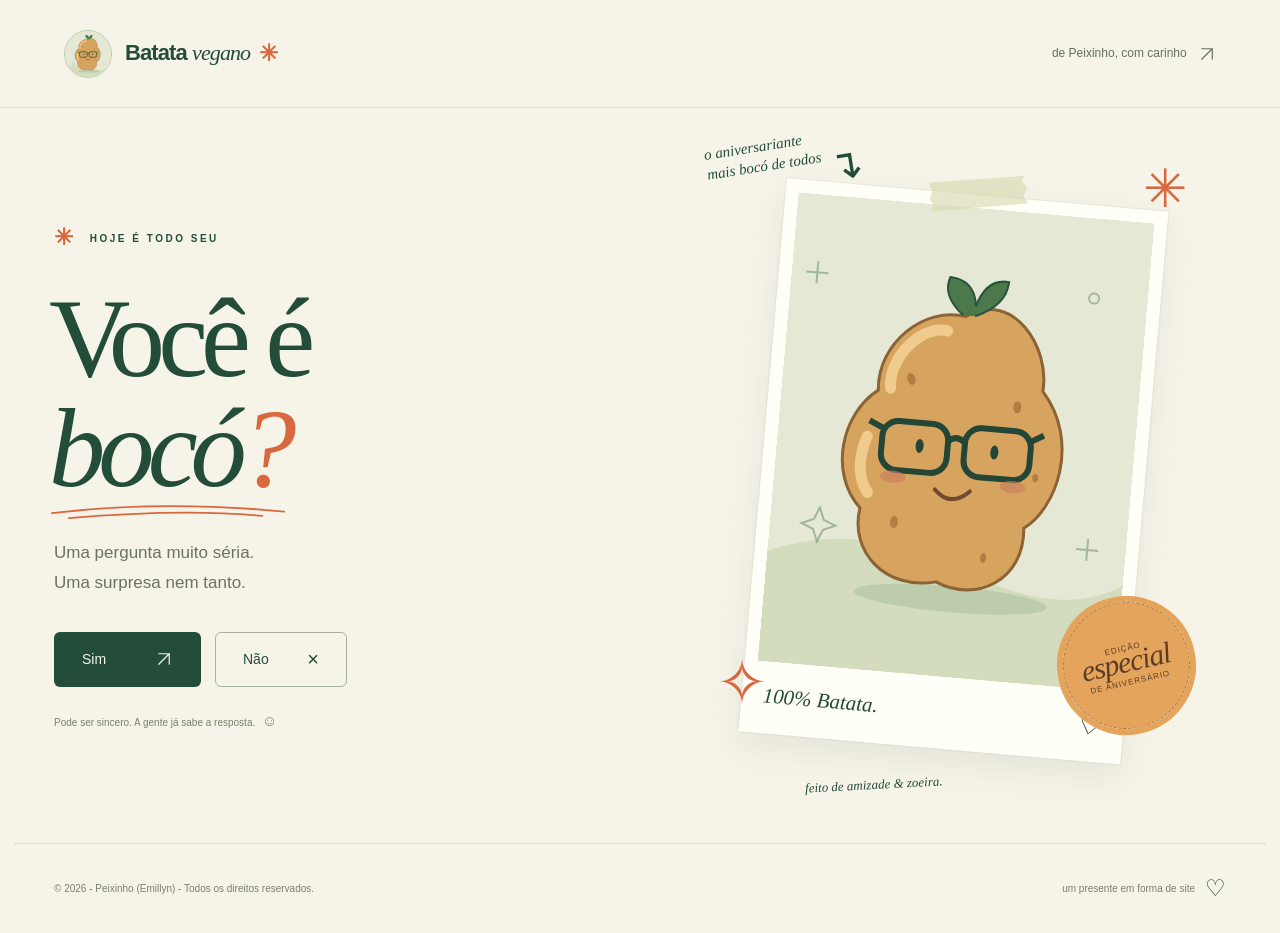
==== index.html @ f9ce617b "Cria site de aniversário Batata vegano" ====
<!doctype html>
<html lang="pt-BR">
  <head>
    <meta charset="utf-8">
    <meta name="viewport" content="width=device-width, initial-scale=1">
    <meta name="theme-color" content="#f6f4e9">
    <meta name="description" content="Uma pequena pergunta e uma surpresa de aniversário para o Batata vegano.">
    <title>Batata vegano · Uma surpresa pra você</title>
    <link rel="icon" href="assets/batata.svg" type="image/svg+xml">
    <link rel="stylesheet" href="styles.css">
    <script src="script.js" defer></script>
  </head>
  <body class="welcome-page">
    <header class="site-header">
      <a class="brand" href="index.html" aria-label="Batata vegano — início">
        <img class="brand-photo" src="assets/batata.svg" alt="Ilustração provisória de uma batata" width="48" height="48">
        <span>Batata <em>vegano</em><span class="brand-dot" aria-hidden="true">✳</span></span>
      </a>
      <span class="header-note">de Peixinho, com carinho <svg class="arrow-icon" viewBox="0 0 24 24" aria-hidden="true"><path d="M5 19 19 5M5 5h14v14"/></svg></span>
    </header>

    <main class="welcome-main">
      <div class="welcome-copy">
        <p class="eyebrow"><span class="tiny-star" aria-hidden="true">✳</span> HOJE É TODO SEU</p>
        <h1>Você é<br><span class="question-word">bocó<span class="question-mark">?</span><svg class="underline" viewBox="0 0 340 24" aria-hidden="true"><path d="M4 15 Q160 -4 333 13 M28 22 Q192 8 302 19"/></svg></span></h1>
        <p class="intro">Uma pergunta muito séria.<br>Uma surpresa nem tanto.</p>
        <div class="answer-area" id="answer-area" aria-label="Escolha sua resposta">
          <a class="button button-primary" id="yes-button" href="happyhappy.html">Sim <svg class="arrow-icon" viewBox="0 0 24 24" aria-hidden="true"><path d="M5 19 19 5M5 5h14v14"/></svg></a>
          <button class="button button-outline" id="no-button" type="button" aria-describedby="answer-hint">Não <span aria-hidden="true">×</span></button>
        </div>
        <p class="answer-hint" id="answer-hint" aria-live="polite">Pode ser sincero. A gente já sabe a resposta. <span aria-hidden="true">☺</span></p>
      </div>

      <div class="welcome-art">
        <div class="handwritten art-note">o aniversariante<br>mais bocó de todos <span aria-hidden="true">↴</span></div>
        <div class="portrait-frame">
          <div class="portrait-tape" aria-hidden="true"></div>
          <img class="portrait" src="assets/batata.svg" alt="Ilustração provisória de uma batata; a foto do aniversariante será colocada aqui" width="400" height="470">
          <div class="portrait-caption"><span>100% Batata.</span><span aria-hidden="true">♡</span></div>
        </div>
        <div class="birthday-sticker" aria-label="Edição especial de aniversário">EDIÇÃO<br><strong>especial</strong><br>DE ANIVERSÁRIO</div>
        <span class="art-spark spark-one" aria-hidden="true">✳</span>
        <span class="art-spark spark-two" aria-hidden="true">✧</span>
        <span class="handwritten bottom-note">feito de amizade & zoeira.</span>
      </div>
    </main>

    <footer class="site-footer"><span>© 2026 - Peixinho (Emillyn) - Todos os direitos reservados.</span><span class="footer-love">um presente em forma de site <span aria-hidden="true">♡</span></span></footer>
  </body>
</html>
---- styles.css ----
:root {
  --paper: #f6f4e9;
  --green: #234c39;
  --dark-green: #173e32;
  --muted: #72786b;
  --orange: #d9683e;
  --line: #d9ddcd;
  --serif: Georgia, 'Times New Roman', serif;
  --sans: 'Trebuchet MS', Arial, sans-serif;
}

* { box-sizing: border-box; }
html { scroll-behavior: smooth; scroll-padding-top: 28px; }
body { margin: 0; color: var(--green); background: var(--paper); font-family: var(--sans); -webkit-font-smoothing: antialiased; }
a { color: inherit; text-decoration: none; }
button { font: inherit; }
button, a { -webkit-tap-highlight-color: transparent; }
a:focus-visible, button:focus-visible { outline: 3px solid var(--orange); outline-offset: 6px; }
::selection { background: #dbe4b7; color: var(--dark-green); }
.site-header { min-height: 108px; max-width: 1380px; margin: 0 auto; padding: 24px 64px; display: flex; align-items: center; justify-content: space-between; gap: 24px; border-bottom: 1px solid var(--line); }
.brand { display: flex; align-items: center; gap: 13px; flex-shrink: 0; }
.brand-photo { width: 48px; height: 48px; object-fit: cover; border: 1px solid #bcc9af; border-radius: 50%; }
.brand > span { font-size: 22px; letter-spacing: -.9px; font-weight: 700; }
.brand em { font-family: var(--serif); font-weight: 400; }
.brand-dot { color: var(--orange); font-size: 23px; margin-left: 9px; vertical-align: middle; }
.header-note { color: #65705e; font-size: 12px; }
.header-note > span { margin-left: 9px; color: var(--green); font-size: 20px; }
.arrow-icon { width: 18px; height: 18px; flex-shrink: 0; fill: none; stroke: currentColor; stroke-width: 1.6; stroke-linecap: round; stroke-linejoin: round; vertical-align: middle; }
.header-note > .arrow-icon { margin-left: 8px; }
.welcome-main { max-width: 1252px; min-height: calc(100svh - 194px); margin: auto; padding: 74px 40px 70px; display: grid; grid-template-columns: 1.04fr 1fr; align-items: center; gap: 60px; }
.eyebrow { font-size: 10px; font-weight: 700; letter-spacing: 2.5px; line-height: 1.7; margin: 0 0 26px; }
.tiny-star { display: inline-block; color: var(--orange); font-size: 23px; vertical-align: middle; margin: -3px 9px 0 0; }
.welcome-copy h1 { margin: 0 0 34px -5px; font-family: var(--serif); font-size: clamp(80px, 8.8vw, 125px); font-weight: 400; letter-spacing: -7px; line-height: .98; }
.question-word { position: relative; display: inline-block; font-style: italic; }
.question-mark { color: var(--orange); }
.underline { width: 100%; height: 20px; position: absolute; left: 0; bottom: -17px; fill: none; stroke: var(--orange); stroke-width: 2.5; stroke-linecap: round; }
.intro { font-size: 17px; line-height: 1.8; color: #6b7362; margin: 30px 0 25px; }
.answer-area { display: flex; gap: 14px; align-items: center; min-height: 70px; position: relative; }
.button { min-height: 55px; padding: 17px 27px; display: inline-flex; align-items: center; justify-content: space-between; gap: 35px; font-size: 14px; border: 1px solid transparent; border-radius: 6px; cursor: pointer; transition: background .2s, box-shadow .2s, transform .2s; }
.button > span { font-size: 20px; line-height: 16px; }
.button-primary { color: var(--paper); background: var(--green); min-width: 147px; }
.button-primary:hover { background: #315f47; box-shadow: 0 5px 0 #c5cfb5; transform: translateY(-2px); }
.button-outline { background: var(--paper); color: var(--green); border-color: #a7b29b; min-width: 132px; z-index: 20; touch-action: none; }
.button-outline.is-running { position: fixed; transition: none; box-shadow: 0 5px 16px #173e3215; }
.answer-hint { color: #7b806e; font-size: 10px; line-height: 1.8; margin: 13px 0 0; }
.answer-hint > span { padding-left: 4px; font-size: 15px; }
.welcome-art { position: relative; width: 100%; max-width: 426px; margin: 12px auto 24px; }
.portrait-frame { padding: 13px 13px 0; background: #fffef7; transform: rotate(5deg); box-shadow: 0 14px 35px #30462816, 0 0 0 1px #d5d8c75e; width: 90%; margin: auto; position: relative; }
.portrait { display: block; width: 100%; aspect-ratio: 4/4.7; object-fit: cover; object-position: center 40%; background: #e5e8d4; }
.portrait-caption { display: flex; align-items: center; justify-content: space-between; padding: 16px 8px 19px; font-family: var(--serif); font-style: italic; font-size: 21px; }
.portrait-caption > span:last-child { font-family: var(--sans); font-size: 31px; }
.portrait-tape { width: 98px; height: 31px; background: #d6d8ae9c; position: absolute; top: -17px; left: calc(50% - 49px); transform: rotate(-8deg); z-index: 1; clip-path: polygon(0 7%, 98% 0, 95% 18%, 100% 39%, 96% 65%, 100% 90%, 1% 100%, 4% 80%, 0 60%, 3% 35%); }
.handwritten { font-family: 'Segoe Print', 'Bradley Hand', 'Comic Sans MS', cursive; font-style: italic; }
.art-note { position: absolute; top: -57px; left: -35px; z-index: 2; font-size: 15px; line-height: 1.3; transform: rotate(-9deg); }
.art-note > span { font-size: 41px; position: absolute; right: -40px; top: 14px; font-style: normal; }
.birthday-sticker { width: 127px; height: 127px; display: flex; flex-direction: column; justify-content: center; align-items: center; position: absolute; right: -24px; bottom: 20px; border-radius: 50%; background: #e5a45c; color: #593d24; border: 1px dashed #ae7345; outline: 6px solid #e5a45c; transform: rotate(-13deg); font-size: 8px; letter-spacing: 1px; line-height: 1; }
.birthday-sticker strong { font-family: var(--serif); font-style: italic; font-weight: 400; font-size: 30px; letter-spacing: -1px; line-height: .6; }
.art-spark { position: absolute; font-size: 53px; color: var(--orange); }
.spark-one { right: -21px; top: -36px; }
.spark-two { left: -24px; bottom: 30px; font-size: 62px; }
.bottom-note { position: absolute; bottom: -44px; left: 65px; font-size: 13px; transform: rotate(-3deg); }
.site-footer { max-width: 1252px; min-height: 86px; margin: 0 auto; padding: 25px 40px; display: flex; align-items: center; justify-content: space-between; gap: 20px; border-top: 1px solid var(--line); font-size: 10px; color: #78806e; line-height: 1.7; }
.footer-love { display: inline-flex; gap: 10px; align-items: center; }
.footer-love > span { font-size: 23px; color: var(--green); }

/* A segunda página: uma pequena festa, sem dependências externas. */
.party-page .site-header { border-bottom: 0; }
.back-link { display: flex; align-items: center; gap: 10px; }
.back-link > span { margin: 0; }
.party-hero { position: relative; overflow: hidden; background: var(--dark-green); color: var(--paper); min-height: 750px; padding: 63px 24px 38px; text-align: center; }
.party-hero::after { content: ''; position: absolute; inset: 0; pointer-events: none; background: radial-gradient(ellipse at 50% 58%, #8aa87315, transparent 65%); }
#fireworks { position: absolute; inset: 0; width: 100%; height: 100%; pointer-events: none; }
.party-content { position: relative; z-index: 1; max-width: 900px; margin: auto; }
.party-hero .eyebrow { color: #bdcba8; margin-bottom: 19px; font-size: 9px; }
.party-hero h1 { position: relative; display: inline-block; margin: 0 0 15px; font-family: var(--serif); font-weight: 400; font-size: clamp(64px, 8vw, 108px); letter-spacing: -6px; line-height: 1; }
.party-hero h1 > span:first-child { font-style: italic; color: #e5b875; }
.party-title-star { position: absolute; top: -23px; right: -43px; font-size: 48px; color: #e3a765; font-family: var(--sans); }
.party-intro { font-size: 14px; line-height: 1.8; color: #d0d9c4; margin: 0; }
.button-cream { background: var(--paper); color: var(--green); min-width: 270px; position: relative; z-index: 2; }
.button-cream:hover { background: #e6eacb; transform: translateY(-3px); }
.motion-button { display: block; margin: 17px auto 0; border: 0; padding: 8px; color: #bdcba8; background: transparent; font-size: 10px; text-decoration: underline; text-underline-offset: 4px; cursor: pointer; }
.hero-side-note { position: absolute; right: 22px; top: 50%; writing-mode: vertical-rl; letter-spacing: 3px; font-size: 8px; color: #a7bc976b; }
.cake-scene { position: relative; height: 340px; max-width: 500px; margin: 0 auto; perspective: 900px; }
.cake-tilt { position: absolute; left: 50%; top: 52%; width: 0; height: 0; transform-style: preserve-3d; transform: rotateX(-19deg); }
.cake-rotation { width: 0; height: 0; transform-style: preserve-3d; animation: cake-turn 18s linear infinite; }
@keyframes cake-turn { from { transform: rotateY(-18deg); } to { transform: rotateY(342deg); } }
.cake-body { width: 216px; height: 104px; position: absolute; left: -108px; top: -32px; transform-style: preserve-3d; }
.cake-slice { position: absolute; left: calc(50% - 9px); top: 0; width: 18px; height: 104px; background: linear-gradient(to bottom, #fff4d9 0 26%, #ddb36b 26% 32%, #d2a16b 32% 56%, #fae8c1 56% 67%, #d2a16b 67% 93%, #b78353 93%); backface-visibility: hidden; }
.cake-slice:nth-child(3n)::after { content: ''; position: absolute; background: #fff4d9; width: 14px; height: 39px; top: 0; left: 2px; border-radius: 0 0 12px 12px; }
.cake-top { position: absolute; width: 216px; height: 216px; top: -56px; left: 0; border-radius: 50%; transform: rotateX(90deg) translateZ(52px); background: radial-gradient(circle at 50% 50%, #fff5dd 68%, #eddbb3 69%, #fff1d1 72%); backface-visibility: hidden; }
.cake-top::after { content: '♡'; color: #77965b; font-family: var(--serif); font-size: 75px; position: absolute; top: 53px; left: 78px; }
.cake-label { position: absolute; top: 36px; left: 53px; width: 110px; padding: 5px 0; border-radius: 5px; background: #2b563e; border: 1px solid #a3b477; box-shadow: 0 2px 4px #4a301f33; color: #fff1d1; font-family: var(--serif); font-size: 23px; font-style: italic; transform: translateZ(109px); backface-visibility: hidden; }
.cake-label span { font-size: 16px; }
.cake-platter { position: absolute; left: -145px; top: -125px; width: 290px; height: 290px; border-radius: 50%; background: radial-gradient(circle, #bda579 50%, #ead7a9 51% 62%, #c9b782 63% 66%, #ead7a9 67%); transform: rotateX(90deg) translateZ(-76px); box-shadow: 0 0 0 3px #b59c69; }
.cake-shadow { position: absolute; bottom: 44px; left: calc(50% - 150px); width: 300px; height: 38px; border-radius: 50%; background: #061e1c; filter: blur(16px); opacity: .65; }
.candle { position: absolute; width: 11px; height: 58px; left: -5px; top: -86px; border-radius: 3px 3px 0 0; background: repeating-linear-gradient(150deg, #f6ebd1 0 8px, #dc8c5f 8px 15px); transform: translateZ(0); transform-style: preserve-3d; }
.candle-one { transform: translateX(-44px) translateZ(-20px); }
.candle-two { top: -103px; height: 75px; transform: translateZ(15px); }
.candle-three { transform: translateX(44px) translateZ(-20px); }
.candle::before { content: ''; position: absolute; width: 2px; height: 7px; top: -5px; left: 4px; background: #50412d; }
.candle i { position: absolute; top: -27px; left: -2px; width: 15px; height: 25px; border-radius: 70% 25% 55% 45%; background: radial-gradient(ellipse at 50% 75%, #fff9c7 15%, #ffd376 45%, #e79646 75%); box-shadow: 0 0 21px #ffd37670; transform: translateZ(1px) rotate(-8deg); animation: flicker 1s ease-in-out infinite alternate; }
@keyframes flicker { to { transform: translateZ(1px) rotate(8deg) scale(.9,1.08); opacity: .8; } }
.cake-note { position: absolute; right: -30px; bottom: 100px; font-size: 14px; line-height: 1.4; color: #d4deb8; transform: rotate(-7deg); text-align: left; }
.cake-note > span { display: block; font-family: var(--serif); font-size: 43px; margin-top: -8px; }
.message-section { position: relative; padding: 100px 24px 105px; overflow: hidden; }
.letter { max-width: 650px; margin: 0 auto; text-align: center; position: relative; z-index: 1; }
.letter .eyebrow { font-size: 9px; margin-bottom: 25px; color: #7b826c; }
.letter h2 { margin: 0; font-family: var(--serif); font-size: clamp(37px,4.6vw,58px); font-weight: 400; line-height: 1.14; letter-spacing: -2px; }
.letter h2 em { font-weight: 400; }
.letter-rule { display: flex; align-items: center; gap: 20px; justify-content: center; color: var(--orange); font-size: 27px; margin: 27px 0; }
.letter-rule::before, .letter-rule::after { content: ''; height: 1px; width: 75px; background: var(--line); }
.letter-body { color: #5d6b57; font-family: var(--serif); font-size: 20px; line-height: 1.85; }
.letter-body p { margin: 0 0 22px; }
.letter-signoff { font-size: 11px; line-height: 2.2; margin: 35px 0 20px; }
.letter-signoff .handwritten { font-size: 31px; color: var(--green); }
.letter-ps { display: inline-block; color: #80866f; font-size: 9px; line-height: 1.8; max-width: 300px; }
.message-decoration { position: absolute; user-select: none; pointer-events: none; animation: float 5s ease-in-out infinite alternate; }
.fries { font-size: 49px; filter: saturate(.8); }
.fries-one { top: 100px; left: 9%; --turn: -17deg; }
.fries-two { top: 51%; right: 7%; --turn: 20deg; animation-delay: -2s; }
.fries-three { bottom: 65px; left: 16%; --turn: 12deg; font-size: 35px; }
.heart { font-size: 24px; opacity: .75; }
.heart-one { top: 140px; right: 14%; --turn: 17deg; }
.heart-two { top: 56%; left: 5%; --turn: -20deg; animation-delay: -1s; }
.heart-three { bottom: 90px; right: 19%; --turn: 10deg; }
@keyframes float { from { transform: translateY(0) rotate(var(--turn)); } to { transform: translateY(-14px) rotate(calc(var(--turn) + 7deg)); } }
.animations-paused *, .animations-paused *::before, .animations-paused *::after { animation-play-state: paused !important; }

@media (min-width: 1500px) { .welcome-main { min-height: 740px; } }
@media (max-width: 1000px) {
  .site-header { padding: 23px 35px; }
  .welcome-main { gap: 35px; padding: 85px 45px; }
  .welcome-copy h1 { font-size: 98px; }
  .welcome-art { max-width: 340px; }
  .art-note { left: -5px; }
  .birthday-sticker { right: -5px; width: 105px; height: 105px; font-size: 6px; }
  .birthday-sticker strong { font-size: 26px; }
  .spark-one { right: -9px; }
  .spark-two { left: -5px; font-size: 48px; }
  .message-decoration { opacity: .5; }
  .fries-one { left: 3%; }
  .fries-two { right: 1%; }
}
@media (max-width: 700px) {
  .site-header { min-height: 85px; padding: 18px 22px; gap: 12px; }
  .brand { gap: 9px; }
  .brand-photo { width: 38px; height: 38px; }
  .brand > span { font-size: 19px; }
  .brand-dot { font-size: 19px; margin-left: 5px; }
  .header-note { max-width: 105px; text-align: right; font-size: 9px; line-height: 1.6; }
  .header-note > span { font-size: 15px; margin-left: 3px; }
  .welcome-main { grid-template-columns: 1fr; min-height: auto; gap: 85px; padding: 48px 28px 85px; }
  .welcome-copy { max-width: 400px; width: 100%; margin: auto; }
  .welcome-copy h1 { font-size: 100px; letter-spacing: -6px; }
  .eyebrow { font-size: 9px; margin-bottom: 22px; }
  .intro { font-size: 16px; margin-bottom: 20px; }
  .answer-area { gap: 12px; }
  .button { min-height: 53px; padding: 16px 24px; }
  .button-primary { min-width: 145px; }
  .button-outline { min-width: 125px; }
  .answer-hint { font-size: 9px; }
  .welcome-art { width: 82%; max-width: 320px; margin-top: 0; }
  .art-note { top: -49px; font-size: 13px; left: -17px; }
  .portrait-frame { width: 100%; }
  .portrait-caption { font-size: 19px; padding: 12px 5px 15px; }
  .birthday-sticker { right: -24px; bottom: 11px; }
  .spark-one { right: -21px; top: -40px; }
  .spark-two { left: -34px; bottom: 10px; }
  .bottom-note { font-size: 11px; left: 15px; bottom: -40px; }
  .site-footer { margin: 0 22px; padding: 22px 0; flex-direction: column; justify-content: center; gap: 5px; text-align: center; font-size: 8px; }
  .footer-love { font-size: 9px; }
  .party-hero { padding: 50px 20px 30px; min-height: 690px; }
  .party-hero .eyebrow { font-size: 7px; letter-spacing: 1.6px; }
  .party-hero h1 { font-size: clamp(50px,11vw,77px); letter-spacing: -3.5px; }
  .party-title-star { font-size: 29px; right: -18px; top: -20px; }
  .party-intro { font-size: 12px; }
  .cake-scene { height: 320px; }
  .cake-note { display: none; }
  .cake-note > span { display: none; }
  .hero-side-note { display: none; }
  .message-section { padding: 80px 34px; }
  .letter h2 { font-size: 40px; }
  .letter-body { font-size: 18px; line-height: 1.85; }
  .message-decoration { opacity: .3; font-size: 26px; }
  .fries-one { left: -8px; top: 37px; }
  .fries-two { right: -5px; }
  .fries-three { left: 4%; bottom: 25px; }
  .heart-one { right: 2%; top: 70px; }
  .heart-two { left: -8px; top: 65%; }
  .heart-three { bottom: 40px; right: 5%; }
}
@media (prefers-reduced-motion: reduce) {
  html { scroll-behavior: auto; }
  *, *::before, *::after { animation: none !important; transition: none !important; }
}
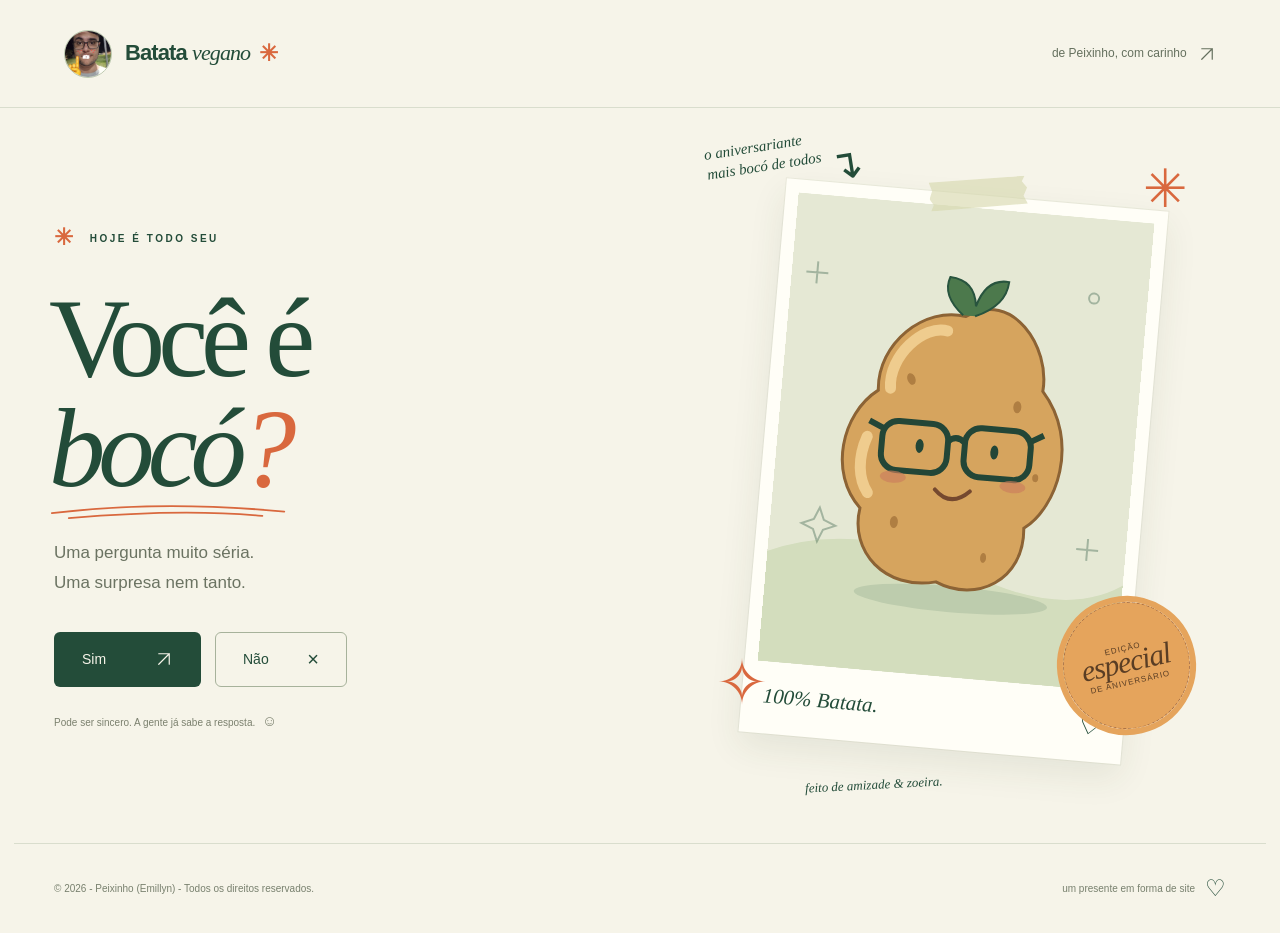
==== commit 1a6f9ee4: "Alteração de foto" ====
--- a/index.html
+++ b/index.html
@@ -13,7 +13,7 @@
   <body class="welcome-page">
     <header class="site-header">
       <a class="brand" href="index.html" aria-label="Batata vegano — início">
-        <img class="brand-photo" src="assets/batata.svg" alt="Ilustração provisória de uma batata" width="48" height="48">
+        <img class="brand-photo" src="assets/batata.jpg" alt="Ilustração provisória de uma batata" width="48" height="48">
         <span>Batata <em>vegano</em><span class="brand-dot" aria-hidden="true">✳</span></span>
       </a>
       <span class="header-note">de Peixinho, com carinho <svg class="arrow-icon" viewBox="0 0 24 24" aria-hidden="true"><path d="M5 19 19 5M5 5h14v14"/></svg></span>
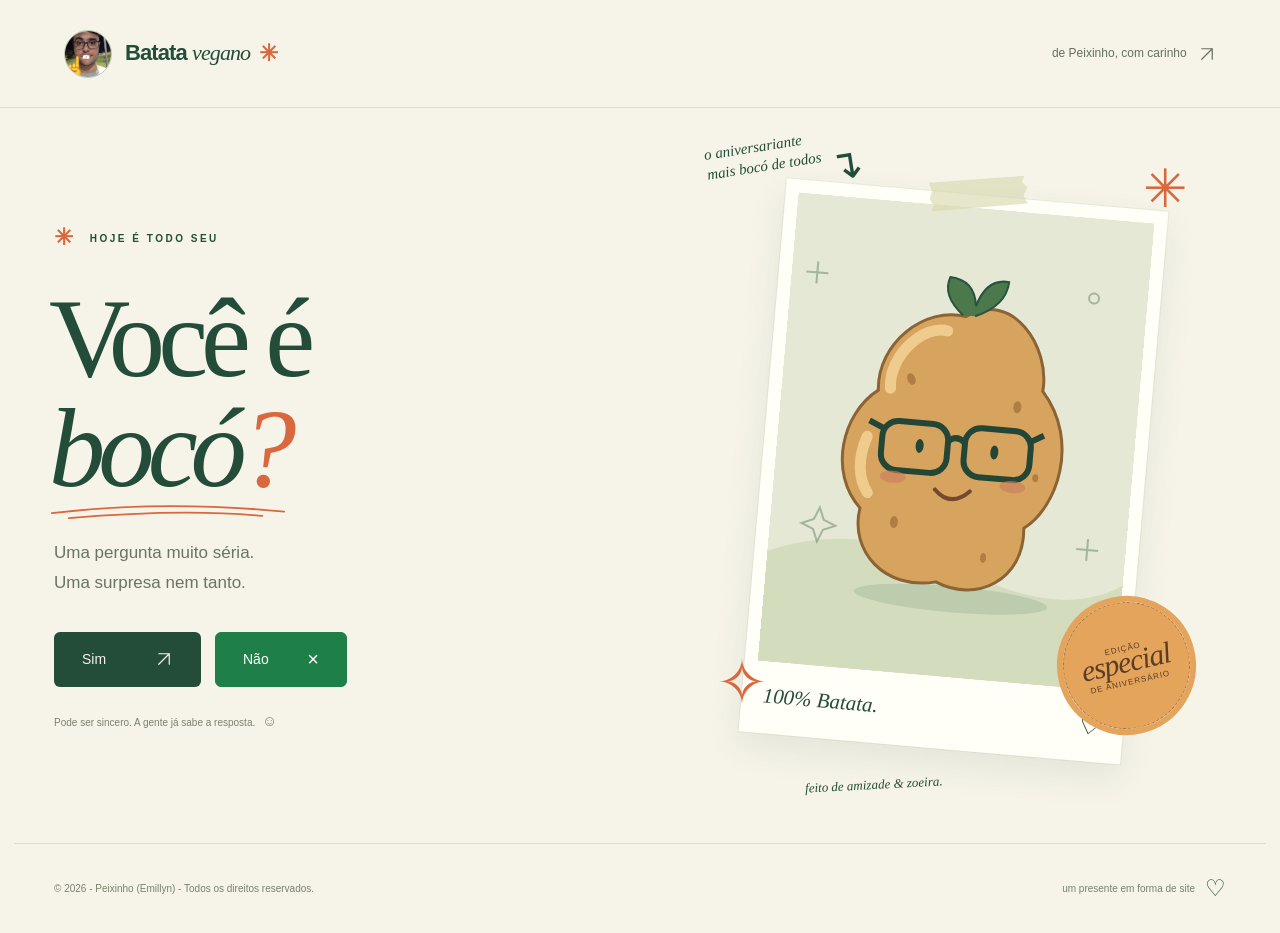
==== commit f1838ed9: "Atualiza versão do CSS para carregar a cor do botão" ====
--- a/index.html
+++ b/index.html
@@ -7,7 +7,7 @@
     <meta name="description" content="Uma pequena pergunta e uma surpresa de aniversário para o Batata vegano.">
     <title>Batata vegano · Uma surpresa pra você</title>
     <link rel="icon" href="assets/batata.svg" type="image/svg+xml">
-    <link rel="stylesheet" href="styles.css">
+    <link rel="stylesheet" href="styles.css?v=2">
     <script src="script.js" defer></script>
   </head>
   <body class="welcome-page">
--- a/styles.css
+++ b/styles.css
@@ -40,7 +40,7 @@
 .button > span { font-size: 20px; line-height: 16px; }
 .button-primary { color: var(--paper); background: var(--green); min-width: 147px; }
 .button-primary:hover { background: #315f47; box-shadow: 0 5px 0 #c5cfb5; transform: translateY(-2px); }
-.button-outline { background: var(--paper); color: var(--green); border-color: #a7b29b; min-width: 132px; z-index: 20; touch-action: none; }
+.button-outline { background: #1e8048; color: #fff; border-color: #1e8048; min-width: 132px; z-index: 20; touch-action: none; }
 .button-outline.is-running { position: fixed; transition: none; box-shadow: 0 5px 16px #173e3215; }
 .answer-hint { color: #7b806e; font-size: 10px; line-height: 1.8; margin: 13px 0 0; }
 .answer-hint > span { padding-left: 4px; font-size: 15px; }
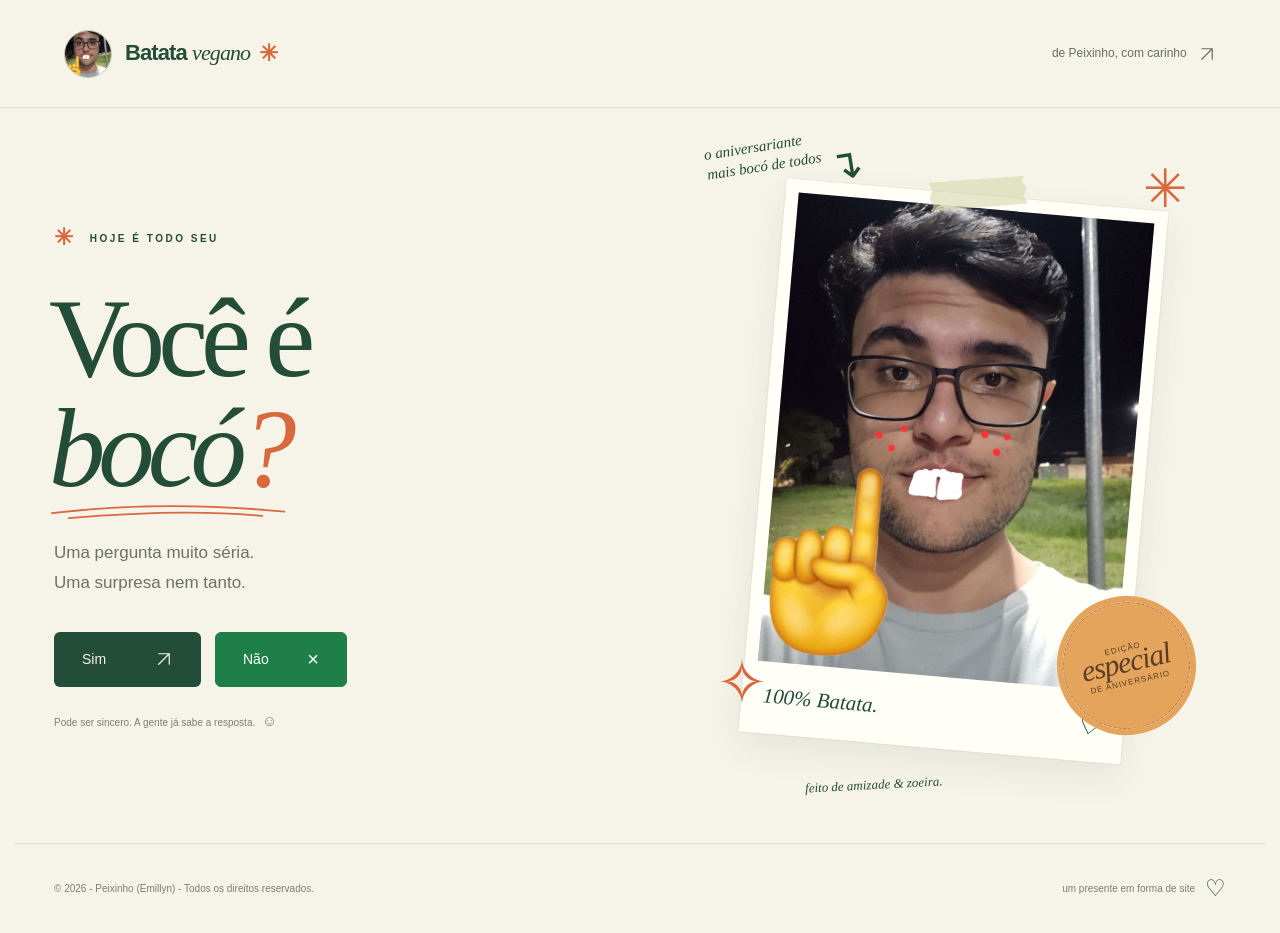
==== commit df198ce5: "Replace portrait image with a photo of the birthday person" ====
--- a/index.html
+++ b/index.html
@@ -35,7 +35,7 @@
         <div class="handwritten art-note">o aniversariante<br>mais bocó de todos <span aria-hidden="true">↴</span></div>
         <div class="portrait-frame">
           <div class="portrait-tape" aria-hidden="true"></div>
-          <img class="portrait" src="assets/batata.svg" alt="Ilustração provisória de uma batata; a foto do aniversariante será colocada aqui" width="400" height="470">
+          <img class="portrait" src="assets/batata.jpg" alt="a foto do aniversariante" width="400" height="470">
           <div class="portrait-caption"><span>100% Batata.</span><span aria-hidden="true">♡</span></div>
         </div>
         <div class="birthday-sticker" aria-label="Edição especial de aniversário">EDIÇÃO<br><strong>especial</strong><br>DE ANIVERSÁRIO</div>
